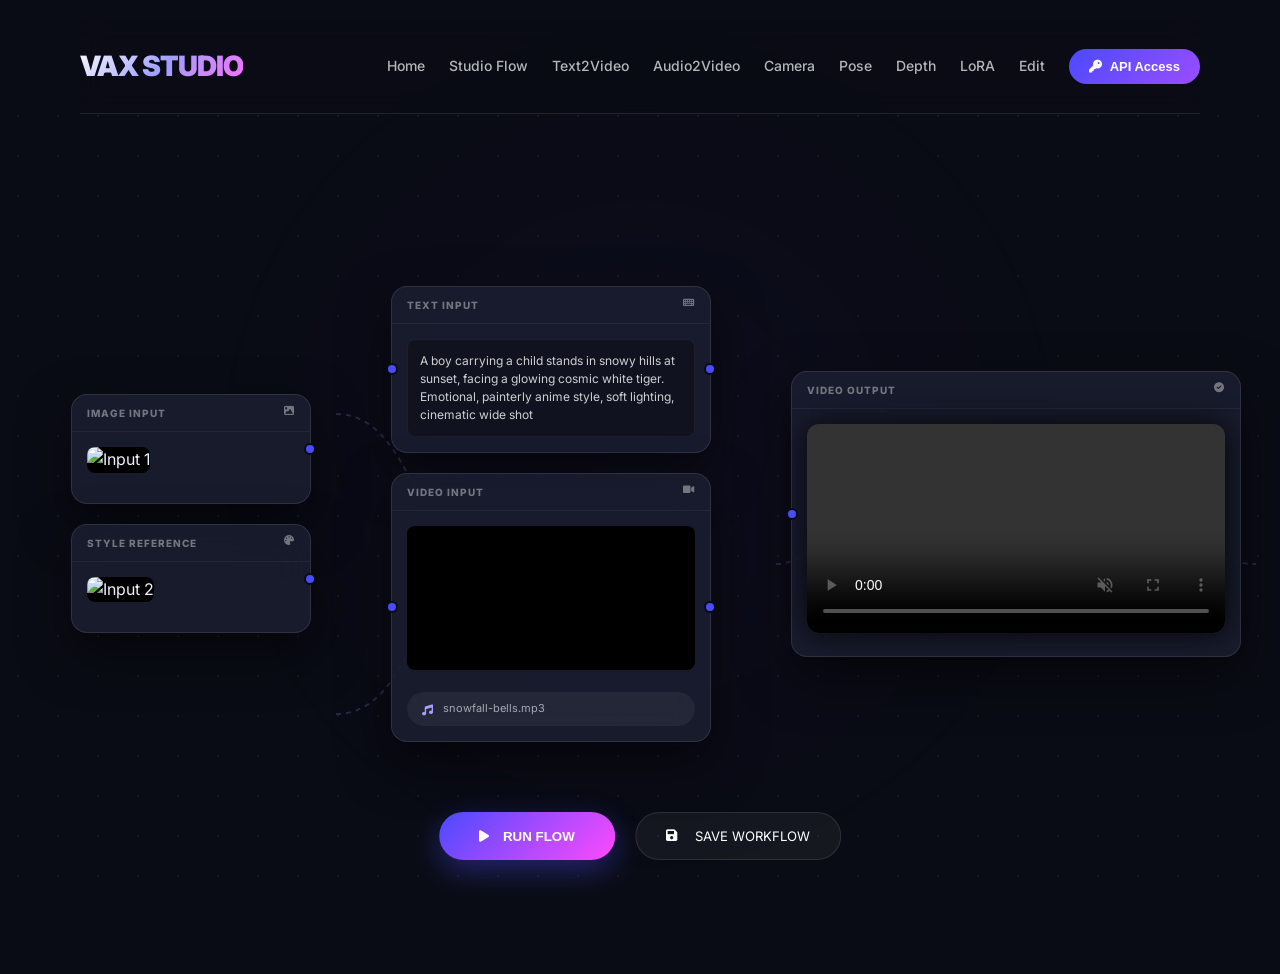
==== studio.html @ cec59d05 "Add files via upload" ====
<!DOCTYPE html>
<html lang="en">
<head>
    <meta charset="UTF-8">
    <meta name="viewport" content="width=device-width, initial-scale=1.0">
    <title>Studio Flow - VAX Studio</title>
    <link rel="preconnect" href="https://fonts.googleapis.com">
    <link rel="preconnect" href="https://fonts.gstatic.com" crossorigin>
    <link href="https://fonts.googleapis.com/css2?family=Inter:opsz,wght@14..32,300;14..32,400;14..32,500;14..32,600;14..32,700;14..32,800&display=swap" rel="stylesheet">
    <link rel="stylesheet" href="https://cdnjs.cloudflare.com/ajax/libs/font-awesome/6.0.0-beta3/css/all.min.css">
    <link rel="stylesheet" href="style.css">
    <style>
        body {
            overflow: hidden; /* Canvas style */
            background: #0A0C15;
        }

        .navbar {
            margin-bottom: 0 !important;
        }

        .studio-canvas {
            width: 100vw;
            height: calc(100vh - 100px);
            position: relative;
            background-image: 
                radial-gradient(circle at 2px 2px, rgba(255,255,255,0.05) 1px, transparent 0);
            background-size: 40px 40px;
            display: flex;
            align-items: center;
            justify-content: center;
            padding: 40px;
        }

        .node-container {
            display: flex;
            align-items: center;
            gap: 80px;
            position: relative;
            z-index: 2;
        }

        /* SVG Connections */
        .connections-svg {
            position: absolute;
            top: 0;
            left: 0;
            width: 100%;
            height: 100%;
            pointer-events: none;
            z-index: 1;
        }

        .connection-line {
            stroke: rgba(160, 160, 255, 0.2);
            stroke-width: 2;
            fill: none;
            stroke-dasharray: 5;
            animation: dash 20s linear infinite;
        }

        @keyframes dash {
            to { stroke-dashoffset: -1000; }
        }

        /* Node Cards */
        .node-card {
            background: rgba(30,35,55,0.7);
            backdrop-filter: blur(20px);
            border: 1px solid rgba(255,255,255,0.1);
            border-radius: 16px;
            width: 280px;
            box-shadow: 0 20px 50px rgba(0,0,0,0.5);
            transition: all 0.3s;
            position: relative;
        }

        .node-card:hover {
            transform: translateY(-5px);
            border-color: rgba(160, 160, 255, 0.4);
            box-shadow: 0 30px 60px rgba(74, 74, 255, 0.2);
        }

        .node-header {
            padding: 10px 15px;
            border-bottom: 1px solid rgba(255,255,255,0.05);
            font-size: 10px;
            font-weight: 800;
            text-transform: uppercase;
            letter-spacing: 1px;
            color: rgba(255,255,255,0.4);
            display: flex;
            justify-content: space-between;
        }

        .node-content {
            padding: 15px;
        }

        .node-image {
            width: 100%;
            aspect-ratio: 1;
            border-radius: 8px;
            object-fit: cover;
            background: #000;
            margin-bottom: 15px;
        }

        .node-video {
            width: 100%;
            border-radius: 8px;
            background: #000;
        }

        .node-prompt {
            background: rgba(0,0,0,0.3);
            border-radius: 8px;
            padding: 12px;
            font-size: 12px;
            line-height: 1.5;
            color: rgba(255,255,255,0.8);
            border: 1px solid rgba(255,255,255,0.05);
        }

        .audio-pill {
            display: flex;
            align-items: center;
            gap: 10px;
            background: rgba(255,255,255,0.05);
            border-radius: 30px;
            padding: 8px 15px;
            margin-top: 15px;
            font-size: 11px;
            color: rgba(255,255,255,0.6);
        }

        .audio-pill i {
            color: #A0A0FF;
        }

        /* Result Node */
        .node-result {
            width: 450px;
        }

        .node-result video {
            width: 100%;
            border-radius: 12px;
            box-shadow: 0 0 30px rgba(0,0,0,0.8);
        }

        /* Connectors */
        .connector {
            width: 12px;
            height: 12px;
            background: #4A4AFF;
            border: 2px solid #0A0C15;
            border-radius: 50%;
            position: absolute;
            transition: all 0.2s;
        }

        .connector-right { right: -6px; top: 50%; transform: translateY(-50%); }
        .connector-left { left: -6px; top: 50%; transform: translateY(-50%); }

        .node-card:hover .connector {
            transform: translateY(-50%) scale(1.5);
            box-shadow: 0 0 15px #4A4AFF;
        }

        /* Grouping Left Inputs */
        .input-group {
            display: flex;
            flex-direction: column;
            gap: 20px;
        }

        /* Controls */
        .flow-controls {
            position: fixed;
            bottom: 40px;
            left: 50%;
            transform: translateX(-50%);
            display: flex;
            gap: 20px;
            z-index: 100;
        }

        .btn-studio {
            background: linear-gradient(135deg, #4A4AFF, #FF4AFF);
            border: none;
            color: white;
            padding: 15px 40px;
            border-radius: 40px;
            font-weight: 700;
            box-shadow: 0 10px 30px rgba(74, 74, 255, 0.4);
            cursor: pointer;
            transition: all 0.3s;
        }

        .btn-studio:hover {
            transform: translateY(-3px) scale(1.05);
            box-shadow: 0 15px 40px rgba(74, 74, 255, 0.6);
        }

    </style>
</head>
<body>
    <div class="container">
        <nav class="navbar">
            <a href="index.html" class="logo">VAX STUDIO</a>
            <div class="nav-links">
                <a href="index.html">Home</a>
                <a href="studio.html">Studio Flow</a>
                <a href="text2video.html">Text2Video</a>
                <a href="audio2video.html">Audio2Video</a>
                <a href="camera.html">Camera</a>
                <a href="pose.html">Pose</a>
                <a href="depth.html">Depth</a>
                <a href="lora.html">LoRA</a>
                <a href="edit.html">Edit</a>
                <button class="btn-api" onclick="alert('🚀 API Access: Ready for integration!')">
                    <i class="fas fa-key"></i> API Access
                </button>
            </div>
        </nav>
    </div>

    <div class="studio-canvas">
        <!-- SVG Connections Layer -->
        <svg class="connections-svg">
            <!-- Left to Text -->
            <path d="M 320 300 C 400 300, 400 450, 480 450" class="connection-line" />
            <path d="M 320 600 C 400 600, 400 450, 480 450" class="connection-line" />
            <!-- Text to Video Input -->
            <path d="M 760 450 C 800 450, 800 400, 840 400" class="connection-line" />
            <!-- Video Input to Result -->
            <path d="M 1120 400 C 1180 400, 1180 450, 1240 450" class="connection-line" />
        </svg>

        <div class="node-container">
            <!-- Left Group: Images -->
            <div class="input-group">
                <div class="node-card" style="width: 240px;">
                    <div class="node-header"><span>IMAGE INPUT</span><i class="fas fa-image"></i></div>
                    <div class="node-content">
                        <img src="https://cdn.prod.website-files.com/68872d15af29880764eac4aa/698d9961de61fa88e052e9f9_01.avif" class="node-image" alt="Input 1">
                    </div>
                    <div class="connector connector-right"></div>
                </div>

                <div class="node-card" style="width: 240px;">
                    <div class="node-header"><span>STYLE REFERENCE</span><i class="fas fa-palette"></i></div>
                    <div class="node-content">
                        <img src="https://cdn.prod.website-files.com/68872d15af29880764eac4aa/698d996103498284a573d01e_02.avif" class="node-image" alt="Input 2">
                    </div>
                    <div class="connector connector-right"></div>
                </div>
            </div>

            <!-- Mid Group: Text & Video -->
            <div class="input-group">
                <div class="node-card" style="width: 320px;">
                    <div class="node-header"><span>TEXT INPUT</span><i class="fas fa-keyboard"></i></div>
                    <div class="node-content">
                        <div class="node-prompt">
                            A boy carrying a child stands in snowy hills at sunset, facing a glowing cosmic white tiger. Emotional, painterly anime style, soft lighting, cinematic wide shot
                        </div>
                    </div>
                    <div class="connector connector-left"></div>
                    <div class="connector connector-right"></div>
                </div>

                <div class="node-card" style="width: 320px;">
                    <div class="node-header"><span>VIDEO INPUT</span><i class="fas fa-video"></i></div>
                    <div class="node-content">
                        <video autoplay loop muted class="node-video">
                            <source src="https://videos.ltx.io/LTX-2/SEO-pages/master-page/video-input.webm" type="video/mp4">
                        </video>
                        <div class="audio-pill">
                            <i class="fas fa-music"></i>
                            <span>snowfall-bells.mp3</span>
                        </div>
                    </div>
                    <div class="connector connector-left"></div>
                    <div class="connector connector-right"></div>
                </div>
            </div>

            <!-- Result Node -->
            <div class="node-card node-result">
                <div class="node-header"><span>VIDEO OUTPUT</span><i class="fas fa-check-circle"></i></div>
                <div class="node-content">
                    <video autoplay loop muted controls>
                        <source src="https://videos.ltx.io/LTX-2/SEO-pages/master-page/video-result.webm" type="video/mp4">
                    </video>
                </div>
                <div class="connector connector-left"></div>
            </div>
        </div>
    </div>

    <div class="flow-controls">
        <button class="btn-studio" onclick="alert('Studio Processing Started!')">
            <i class="fas fa-play" style="margin-right: 10px;"></i> RUN FLOW
        </button>
        <button class="btn-refresh" style="background: rgba(255,255,255,0.05); padding: 15px 30px; border-radius: 40px; color: white; border: 1px solid rgba(255,255,255,0.1);">
            <i class="fas fa-save" style="margin-right: 10px;"></i> SAVE WORKFLOW
        </button>
    </div>

    <!-- Background Glow -->
    <div class="bg-glow bg-glow-1" style="width: 800px; height: 800px; top: 50%; left: 50%; transform: translate(-50%, -50%); opacity: 0.05;"></div>
</body>
</html>
---- style.css ----
/* ============================================
   style.css — AI Text-to-Video Generator
   Premium Dark UI · RTX 3050 4GB
   ============================================ */

/* ---------- Reset & Base ---------- */
*, *::before, *::after {
    box-sizing: border-box;
    margin: 0;
    padding: 0;
}

:root {
    --purple-400: #a78bfa;
    --purple-500: #8b5cf6;
    --purple-600: #7c3aed;
    --purple-700: #6d28d9;
    --indigo-500: #6366f1;
    --indigo-600: #4f46e5;
    --bg-base: #060610;
    --bg-card: #0e0e1a;
    --bg-card-hover: #13131f;
    --bg-input: #080814;
    --border: #1e1e32;
    --border-focus: #7c3aed;
    --text-primary: #f0f0ff;
    --text-secondary: #9090b0;
    --text-muted: #5a5a7a;
    --green: #34d399;
    --red: #f87171;
    --amber: #fbbf24;
}

html { scroll-behavior: smooth; }

body {
    font-family: 'Inter', system-ui, -apple-system, sans-serif;
    background-color: var(--bg-base);
    color: var(--text-primary);
    min-height: 100vh;
    padding: 20px 16px 60px;
    line-height: 1.6;
    overflow-x: hidden;
}

/* ---------- Background Glow ---------- */
.bg-glow {
    position: fixed;
    border-radius: 50%;
    filter: blur(120px);
    pointer-events: none;
    z-index: 0;
    opacity: 0.12;
}
.bg-glow-1 {
    width: 600px;
    height: 600px;
    background: radial-gradient(circle, #7c3aed, transparent 70%);
    top: -200px;
    left: -200px;
}
.bg-glow-2 {
    width: 500px;
    height: 500px;
    background: radial-gradient(circle, #4f46e5, transparent 70%);
    bottom: -150px;
    right: -150px;
}

/* ---------- Layout ---------- */
.container {
    max-width: 1200px;
    margin: 0 auto;
    padding: 0 40px;
    position: relative;
    z-index: 1;
}

/* ---------- Navbar ---------- */
.navbar {
    display: flex;
    justify-content: space-between;
    align-items: center;
    padding: 24px 0;
    margin-bottom: 40px;
    position: sticky;
    top: 0;
    backdrop-filter: blur(12px);
    -webkit-backdrop-filter: blur(12px);
    background: rgba(10, 12, 21, 0.6);
    z-index: 100;
    border-bottom: 1px solid rgba(255,255,255,0.1);
    animation: slideDown 0.8s ease;
}

@keyframes slideDown {
    from { transform: translateY(-100%); opacity: 0; }
    to { transform: translateY(0); opacity: 1; }
}

.logo {
    font-size: 28px;
    font-weight: 900;
    background: linear-gradient(135deg, #FFFFFF, #A0A0FF, #FF6BFF);
    -webkit-background-clip: text;
    -webkit-text-fill-color: transparent;
    letter-spacing: -1px;
    position: relative;
    animation: glowPulse 3s ease infinite;
    text-decoration: none;
}

@keyframes glowPulse {
    0%, 100% { filter: drop-shadow(0 0 15px rgba(160, 160, 255, 0.3)); }
    50% { filter: drop-shadow(0 0 30px rgba(160, 160, 255, 0.6)); }
}

.nav-links {
    display: flex;
    gap: 24px;
    align-items: center;
    flex-wrap: wrap;
}

.nav-links a {
    color: rgba(255,255,255,0.7);
    text-decoration: none;
    font-weight: 500;
    font-size: 14px;
    transition: all 0.3s;
    padding: 8px 0;
    position: relative;
    overflow: hidden;
}

.nav-links a::before {
    content: '';
    position: absolute;
    bottom: 0;
    left: -100%;
    width: 100%;
    height: 2px;
    background: linear-gradient(90deg, #4A4AFF, #FF4AFF);
    transition: left 0.3s ease;
}

.nav-links a:hover::before {
    left: 0;
}

.nav-links a:hover {
    color: white;
    transform: translateY(-2px);
}

.btn-api {
    background: linear-gradient(135deg, #4A4AFF, #9B4DFF);
    border: none;
    color: white;
    padding: 10px 20px;
    border-radius: 40px;
    font-weight: 600;
    font-size: 13px;
    cursor: pointer;
    transition: all 0.3s;
    display: flex;
    align-items: center;
    gap: 8px;
    position: relative;
    overflow: hidden;
    animation: buttonPulse 2s ease infinite;
}

@keyframes buttonPulse {
    0%, 100% { box-shadow: 0 0 15px rgba(74, 74, 255, 0.3); }
    50% { box-shadow: 0 0 30px rgba(74, 74, 255, 0.6); }
}

.btn-api:hover {
    transform: translateY(-2px) scale(1.05);
    box-shadow: 0 10px 30px rgba(90,90,255,0.4);
}


/* ---------- Header ---------- */
.header {
    text-align: center;
    padding: 48px 0 36px;
}

.header-badge {
    display: inline-flex;
    align-items: center;
    gap: 8px;
    background: rgba(124, 58, 237, 0.12);
    border: 1px solid rgba(124, 58, 237, 0.3);
    border-radius: 999px;
    padding: 6px 16px;
    font-size: 0.78rem;
    font-weight: 500;
    color: var(--purple-400);
    margin-bottom: 20px;
    letter-spacing: 0.03em;
}

.pulse-dot {
    width: 7px;
    height: 7px;
    border-radius: 50%;
    background: var(--green);
    animation: pulse-glow 2s infinite;
}
@keyframes pulse-glow {
    0%, 100% { opacity: 1; box-shadow: 0 0 0 0 rgba(52, 211, 153, 0.6); }
    50% { opacity: 0.8; box-shadow: 0 0 0 5px rgba(52, 211, 153, 0); }
}

.header-title {
    font-size: clamp(2rem, 5vw, 3rem);
    font-weight: 800;
    letter-spacing: -0.03em;
    line-height: 1.1;
    margin-bottom: 12px;
}

.gradient-text {
    background: linear-gradient(135deg, #a78bfa 0%, #6366f1 50%, #38bdf8 100%);
    -webkit-background-clip: text;
    -webkit-text-fill-color: transparent;
    background-clip: text;
}

.header-subtitle {
    color: var(--text-secondary);
    font-size: 0.95rem;
    margin-bottom: 24px;
    max-width: 520px;
    margin-left: auto;
    margin-right: auto;
}

/* ---------- Status Badge ---------- */
.status-badge {
    display: inline-flex;
    align-items: center;
    gap: 8px;
    padding: 8px 18px;
    border-radius: 999px;
    font-size: 0.82rem;
    font-weight: 500;
    transition: all 0.3s ease;
}

.status-checking {
    background: rgba(255, 255, 255, 0.05);
    border: 1px solid var(--border);
    color: var(--text-muted);
}
.status-online {
    background: rgba(52, 211, 153, 0.1);
    border: 1px solid rgba(52, 211, 153, 0.3);
    color: var(--green);
}
.status-offline {
    background: rgba(248, 113, 113, 0.1);
    border: 1px solid rgba(248, 113, 113, 0.3);
    color: var(--red);
}

/* ---------- GPU Info Bar ---------- */
.gpu-bar {
    background: rgba(124, 58, 237, 0.06);
    border: 1px solid rgba(124, 58, 237, 0.2);
    border-radius: 12px;
    padding: 14px 24px;
    display: flex;
    align-items: center;
    gap: 0;
    margin-bottom: 20px;
    flex-wrap: wrap;
}

.gpu-item {
    display: flex;
    flex-direction: column;
    gap: 2px;
    padding: 0 20px;
    flex: 1;
    min-width: 120px;
}
.gpu-item:first-child { padding-left: 0; }

.gpu-label {
    font-size: 0.7rem;
    font-weight: 600;
    text-transform: uppercase;
    letter-spacing: 0.08em;
    color: var(--text-muted);
}
.gpu-value {
    font-size: 0.9rem;
    font-weight: 600;
    color: var(--purple-400);
    font-family: 'JetBrains Mono', monospace;
}

.gpu-divider {
    width: 1px;
    height: 36px;
    background: var(--border);
    flex-shrink: 0;
}

/* ---------- Cards ---------- */
.card {
    background: var(--bg-card);
    border: 1px solid var(--border);
    border-radius: 20px;
    padding: 32px;
    margin-bottom: 20px;
    position: relative;
    overflow: hidden;
    transition: border-color 0.3s ease;
}
.card::before {
    content: '';
    position: absolute;
    inset: 0;
    border-radius: 20px;
    background: linear-gradient(135deg, rgba(124,58,237,0.04) 0%, transparent 60%);
    pointer-events: none;
}
.card:hover { border-color: rgba(124, 58, 237, 0.3); }

.card-header {
    display: flex;
    align-items: flex-start;
    gap: 16px;
    margin-bottom: 28px;
}
.card-icon {
    font-size: 1.6rem;
    line-height: 1;
    flex-shrink: 0;
}
.card-title {
    font-size: 1.05rem;
    font-weight: 700;
    color: var(--text-primary);
    margin-bottom: 4px;
}
.card-subtitle {
    font-size: 0.82rem;
    color: var(--text-secondary);
}

/* ---------- Form Elements ---------- */
.form-group { margin-bottom: 20px; }

.form-label {
    display: flex;
    align-items: center;
    gap: 8px;
    font-size: 0.83rem;
    font-weight: 600;
    color: var(--text-secondary);
    margin-bottom: 8px;
    letter-spacing: 0.02em;
}
.label-tag {
    font-size: 0.72rem;
    font-weight: 500;
    background: rgba(124, 58, 237, 0.15);
    color: var(--purple-400);
    padding: 2px 8px;
    border-radius: 999px;
}

.form-textarea,
.form-input,
.form-select {
    width: 100%;
    background: var(--bg-input);
    border: 1px solid var(--border);
    border-radius: 10px;
    color: var(--text-primary);
    padding: 12px 16px;
    font-size: 0.92rem;
    font-family: 'Inter', sans-serif;
    transition: border-color 0.2s ease, box-shadow 0.2s ease;
    appearance: none;
}
.form-textarea:focus,
.form-input:focus,
.form-select:focus {
    outline: none;
    border-color: var(--purple-600);
    box-shadow: 0 0 0 3px rgba(124, 58, 237, 0.15);
}
.form-textarea::placeholder,
.form-input::placeholder {
    color: var(--text-muted);
}
.form-textarea {
    resize: vertical;
    min-height: 90px;
}
.form-select {
    cursor: pointer;
    background-image: url("data:image/svg+xml,%3Csvg xmlns='http://www.w3.org/2000/svg' width='14' height='14' viewBox='0 0 24 24' fill='none' stroke='%239090b0' stroke-width='2' stroke-linecap='round' stroke-linejoin='round'%3E%3Cpolyline points='6 9 12 15 18 9'%3E%3C/polyline%3E%3C/svg%3E");
    background-repeat: no-repeat;
    background-position: right 14px center;
    padding-right: 40px;
}

.char-counter {
    font-size: 0.73rem;
    color: var(--text-muted);
    text-align: right;
    margin-top: 5px;
}
.char-counter.near-limit { color: var(--amber); }

/* ---------- Settings Grid ---------- */
.settings-grid {
    display: grid;
    grid-template-columns: 1fr 1fr;
    gap: 20px;
    margin-bottom: 24px;
}

.range-group {}

.form-range {
    width: 100%;
    height: 4px;
    appearance: none;
    background: var(--border);
    border-radius: 999px;
    cursor: pointer;
    margin: 10px 0 6px;
    border: none;
    padding: 0;
}
.form-range::-webkit-slider-thumb {
    appearance: none;
    width: 18px;
    height: 18px;
    border-radius: 50%;
    background: var(--purple-500);
    cursor: pointer;
    box-shadow: 0 0 0 3px rgba(139, 92, 246, 0.3);
    transition: box-shadow 0.2s;
}
.form-range::-webkit-slider-thumb:hover {
    box-shadow: 0 0 0 6px rgba(139, 92, 246, 0.25);
}
.form-range::-webkit-slider-runnable-track {
    background: linear-gradient(to right, var(--purple-600) 0%, var(--border) 0%);
    height: 4px;
    border-radius: 999px;
}

.range-value {
    font-size: 1rem;
    font-weight: 700;
    color: var(--purple-400);
    font-family: 'JetBrains Mono', monospace;
    background: rgba(124, 58, 237, 0.15);
    padding: 2px 10px;
    border-radius: 6px;
}

.range-hint {
    font-size: 0.75rem;
    color: var(--text-muted);
}
.range-hint strong { color: var(--purple-400); }

/* ---------- VRAM Warning ---------- */
.vram-warning {
    display: flex;
    align-items: flex-start;
    gap: 14px;
    background: rgba(251, 191, 36, 0.06);
    border: 1px solid rgba(251, 191, 36, 0.2);
    border-radius: 12px;
    padding: 16px 18px;
    margin-bottom: 24px;
}
.warning-icon { font-size: 1.2rem; flex-shrink: 0; }
.warning-content strong {
    display: block;
    font-size: 0.88rem;
    color: var(--amber);
    margin-bottom: 4px;
}
.warning-content p {
    font-size: 0.8rem;
    color: rgba(251, 191, 36, 0.7);
}

/* ---------- Buttons ---------- */
.btn-generate {
    width: 100%;
    padding: 16px 24px;
    background: linear-gradient(135deg, var(--purple-600), var(--indigo-600));
    border: none;
    border-radius: 12px;
    color: #fff;
    font-size: 1rem;
    font-weight: 700;
    font-family: 'Inter', sans-serif;
    cursor: pointer;
    display: flex;
    align-items: center;
    justify-content: center;
    gap: 10px;
    transition: all 0.2s ease;
    box-shadow: 0 4px 24px rgba(124, 58, 237, 0.35);
    letter-spacing: 0.01em;
}
.btn-generate:hover {
    transform: translateY(-1px);
    box-shadow: 0 6px 32px rgba(124, 58, 237, 0.5);
    background: linear-gradient(135deg, var(--purple-500), var(--indigo-500));
}
.btn-generate:active { transform: scale(0.98); }
.btn-generate:disabled {
    opacity: 0.5;
    cursor: not-allowed;
    transform: none;
    box-shadow: none;
}
.btn-icon { font-size: 1.1rem; }

.btn-download, .btn-secondary {
    display: inline-flex;
    align-items: center;
    gap: 8px;
    padding: 12px 22px;
    border-radius: 10px;
    font-size: 0.9rem;
    font-weight: 600;
    font-family: 'Inter', sans-serif;
    cursor: pointer;
    text-decoration: none;
    transition: all 0.2s ease;
}
.btn-download {
    background: linear-gradient(135deg, var(--purple-600), var(--indigo-600));
    color: white;
    border: none;
    box-shadow: 0 2px 12px rgba(124, 58, 237, 0.4);
}
.btn-download:hover {
    box-shadow: 0 4px 20px rgba(124, 58, 237, 0.5);
    transform: translateY(-1px);
}
.btn-secondary {
    background: transparent;
    border: 1px solid var(--border);
    color: var(--text-secondary);
}
.btn-secondary:hover {
    border-color: var(--purple-600);
    color: var(--text-primary);
    background: rgba(124, 58, 237, 0.08);
}

.btn-refresh {
    display: inline-flex;
    align-items: center;
    gap: 8px;
    padding: 8px 16px;
    background: transparent;
    border: 1px solid var(--border);
    border-radius: 8px;
    color: var(--text-secondary);
    font-size: 0.82rem;
    font-family: 'Inter', sans-serif;
    cursor: pointer;
    transition: all 0.2s;
    flex-shrink: 0;
}
.btn-refresh:hover {
    border-color: var(--purple-600);
    color: var(--purple-400);
}

/* ---------- Progress Card ---------- */
.progress-card { border-color: rgba(124, 58, 237, 0.3); }

.progress-header {
    display: flex;
    align-items: center;
    gap: 16px;
    margin-bottom: 20px;
}

.spinner {
    width: 36px;
    height: 36px;
    border: 3px solid rgba(124, 58, 237, 0.2);
    border-top-color: var(--purple-500);
    border-radius: 50%;
    animation: spin 0.8s linear infinite;
    flex-shrink: 0;
}
@keyframes spin { to { transform: rotate(360deg); } }

.progress-bar-container { margin-bottom: 16px; }
.progress-bar {
    background: rgba(255, 255, 255, 0.05);
    border-radius: 999px;
    height: 6px;
    overflow: hidden;
}
.progress-fill {
    height: 100%;
    background: linear-gradient(90deg, var(--purple-600), var(--indigo-500), var(--purple-400));
    background-size: 200% 100%;
    border-radius: 999px;
    animation: progress-shimmer 1.5s ease-in-out infinite;
    width: 100%;
}
@keyframes progress-shimmer {
    0% { background-position: 200% center; }
    100% { background-position: -200% center; }
}

.progress-meta {
    display: flex;
    align-items: center;
    justify-content: space-between;
    font-size: 0.8rem;
    color: var(--text-muted);
}
.elapsed {
    font-family: 'JetBrains Mono', monospace;
    color: var(--purple-400);
}

/* ---------- Code Tags ---------- */
.code-tag {
    font-family: 'JetBrains Mono', monospace;
    font-size: 0.82rem;
    background: rgba(124, 58, 237, 0.12);
    color: var(--purple-400);
    padding: 2px 8px;
    border-radius: 5px;
    border: 1px solid rgba(124, 58, 237, 0.2);
}

/* ---------- Result Card ---------- */
.result-card { border-color: rgba(52, 211, 153, 0.3); }

.result-header {
    display: flex;
    align-items: center;
    gap: 16px;
    margin-bottom: 20px;
}
.success-icon { font-size: 1.8rem; }

.video-wrapper {
    border-radius: 12px;
    overflow: hidden;
    background: #000;
    margin-bottom: 20px;
    border: 1px solid var(--border);
}
.result-video {
    width: 100%;
    display: block;
}

.result-meta {
    display: flex;
    flex-wrap: wrap;
    gap: 20px;
    margin-bottom: 20px;
    padding: 16px;
    background: rgba(255, 255, 255, 0.02);
    border-radius: 10px;
    border: 1px solid var(--border);
}
.meta-item {
    display: flex;
    flex-direction: column;
    gap: 3px;
}
.meta-label {
    font-size: 0.7rem;
    font-weight: 600;
    text-transform: uppercase;
    letter-spacing: 0.06em;
    color: var(--text-muted);
}
.meta-value {
    font-size: 0.88rem;
    color: var(--text-primary);
    font-family: 'JetBrains Mono', monospace;
}

.result-actions {
    display: flex;
    gap: 12px;
    flex-wrap: wrap;
}

/* ---------- Error Card ---------- */
.error-card { border-color: rgba(248, 113, 113, 0.3); }
.error-header {
    display: flex;
    align-items: center;
    gap: 16px;
    margin-bottom: 20px;
}
.error-icon { font-size: 1.8rem; }

.error-message {
    background: rgba(248, 113, 113, 0.06);
    border: 1px solid rgba(248, 113, 113, 0.2);
    border-radius: 10px;
    padding: 14px 16px;
    margin-bottom: 16px;
}
.error-label {
    font-size: 0.73rem;
    font-weight: 600;
    color: rgba(248, 113, 113, 0.7);
    text-transform: uppercase;
    letter-spacing: 0.06em;
    margin-bottom: 6px;
}
.error-text {
    font-size: 0.88rem;
    color: var(--red);
    font-family: 'JetBrains Mono', monospace;
    word-break: break-word;
}

.error-tips {
    font-size: 0.82rem;
    color: var(--text-secondary);
    margin-bottom: 20px;
}
.error-tips strong { color: var(--text-primary); }
.error-tips ul {
    margin-top: 6px;
    padding-left: 20px;
    display: flex;
    flex-direction: column;
    gap: 4px;
}

/* ---------- Gallery ---------- */
.gallery-card {}

.gallery-header {
    display: flex;
    align-items: flex-start;
    justify-content: space-between;
    margin-bottom: 20px;
    gap: 12px;
}

.gallery {
    display: grid;
    grid-template-columns: repeat(auto-fill, minmax(220px, 1fr));
    gap: 14px;
}

.gallery-empty {
    grid-column: 1 / -1;
    text-align: center;
    padding: 40px 20px;
    color: var(--text-muted);
    font-size: 0.88rem;
}
.empty-icon { font-size: 2.5rem; margin-bottom: 10px; }

.gallery-item {
    border-radius: 12px;
    overflow: hidden;
    background: var(--bg-input);
    border: 1px solid var(--border);
    transition: all 0.2s ease;
    cursor: pointer;
}
.gallery-item:hover {
    border-color: rgba(124, 58, 237, 0.4);
    transform: translateY(-2px);
    box-shadow: 0 8px 24px rgba(0, 0, 0, 0.3);
}
.gallery-item video {
    width: 100%;
    display: block;
    max-height: 150px;
    object-fit: contain;
    background: #000;
}
.gallery-meta {
    padding: 8px 10px;
    display: flex;
    align-items: center;
    justify-content: space-between;
}
.gallery-filename {
    font-size: 0.72rem;
    color: var(--text-muted);
    white-space: nowrap;
    overflow: hidden;
    text-overflow: ellipsis;
    max-width: 130px;
}
.gallery-size {
    font-size: 0.72rem;
    color: var(--purple-400);
    font-family: 'JetBrains Mono', monospace;
    flex-shrink: 0;
}
.gallery-delete {
    display: block;
    width: 100%;
    padding: 6px;
    background: transparent;
    border: none;
    border-top: 1px solid var(--border);
    color: rgba(248, 113, 113, 0.5);
    font-size: 0.73rem;
    cursor: pointer;
    font-family: 'Inter', sans-serif;
    transition: all 0.2s;
}
.gallery-delete:hover {
    background: rgba(248, 113, 113, 0.08);
    color: var(--red);
}

/* ---------- Model Control ---------- */
.model-card { border-style: dashed; }

.model-actions {
    display: flex;
    gap: 12px;
    flex-wrap: wrap;
    margin: 16px 0;
}

.btn-model {
    padding: 10px 20px;
    background: transparent;
    border: 1px solid var(--border);
    border-radius: 10px;
    color: var(--text-secondary);
    font-size: 0.85rem;
    font-family: 'Inter', sans-serif;
    cursor: pointer;
    transition: all 0.2s;
}
.btn-model:hover {
    border-color: var(--purple-600);
    color: var(--purple-400);
    background: rgba(124, 58, 237, 0.06);
}
.btn-model-danger:hover {
    border-color: var(--red);
    color: var(--red);
    background: rgba(248, 113, 113, 0.06);
}

.hint-text {
    font-size: 0.78rem;
    color: var(--text-muted);
}

/* ---------- Footer ---------- */
.footer {
    text-align: center;
    padding: 40px 0 20px;
    color: var(--text-muted);
    font-size: 0.8rem;
}
.footer-sub {
    margin-top: 4px;
    font-size: 0.75rem;
}
.footer a {
    color: var(--purple-400);
    text-decoration: none;
}
.footer a:hover { text-decoration: underline; }

/* ---------- Toast Notifications ---------- */
.toast-container {
    position: fixed;
    bottom: 24px;
    right: 24px;
    display: flex;
    flex-direction: column;
    gap: 10px;
    z-index: 999;
    pointer-events: none;
}

.toast {
    background: rgba(14, 14, 26, 0.95);
    border: 1px solid var(--border);
    padding: 12px 20px;
    border-radius: 10px;
    color: white;
    font-size: 0.9rem;
    box-shadow: 0 10px 30px rgba(0,0,0,0.5);
    backdrop-filter: blur(10px);
    animation: toast-in 0.3s ease;
    pointer-events: auto;
}

@keyframes toast-in {
    from { transform: translateX(50px); opacity: 0; }
    to { transform: translateX(0); opacity: 1; }
}

.toast-success { border-left: 4px solid var(--green); }
.toast-error { border-left: 4px solid var(--red); }
.toast-info { border-left: 4px solid var(--purple-500); }

/* ---------- Extra Utilities ---------- */
.input-label {
    color: var(--purple-400);
    font-size: 0.8rem;
    font-weight: 700;
    margin-bottom: 8px;
    text-transform: uppercase;
    letter-spacing: 0.05em;
    display: flex;
    align-items: center;
    gap: 8px;
}

/* ---------- Scrollbar ---------- */
::-webkit-scrollbar { width: 6px; }
::-webkit-scrollbar-track { background: transparent; }
::-webkit-scrollbar-thumb {
    background: var(--border);
    border-radius: 999px;
}
::-webkit-scrollbar-thumb:hover { background: rgba(124, 58, 237, 0.4); }

/* ---------- Responsive ---------- */
@media (max-width: 640px) {
    body { padding: 12px 12px 48px; }
    .header { padding: 32px 0 24px; }
    .card { padding: 22px 18px; }
    .settings-grid { grid-template-columns: 1fr; }
    .gpu-bar { gap: 8px; padding: 12px 16px; }
    .gpu-item { padding: 0 10px; min-width: 90px; }
    .gpu-divider { display: none; }
    .result-actions { flex-direction: column; }
    .model-actions { flex-direction: column; }
}
/* ---------- Feature Hero ---------- */
.feature-hero {
    display: flex;
    align-items: center;
    justify-content: space-between;
    gap: 60px;
    padding: 60px 0;
    margin-bottom: 60px;
    animation: fadeInUp 0.8s ease;
}

.hero-text {
    flex: 1;
}

.hero-text h1 {
    font-size: 56px;
    font-weight: 800;
    margin-bottom: 24px;
    background: linear-gradient(135deg, #fff, #a0a0ff);
    -webkit-background-clip: text;
    -webkit-text-fill-color: transparent;
    line-height: 1.1;
}

.hero-text p {
    font-size: 18px;
    color: rgba(255, 255, 255, 0.6);
    line-height: 1.6;
    margin-bottom: 32px;
    max-width: 450px;
}

.btn-explore {
    padding: 12px 36px;
    border: 1px solid rgba(255, 255, 255, 0.4);
    border-radius: 30px;
    background: transparent;
    color: white;
    font-weight: 600;
    cursor: pointer;
    transition: all 0.3s;
}

.btn-explore:hover {
    background: white;
    color: black;
    transform: translateY(-2px);
}

.hero-visual {
    flex: 1.2;
    position: relative;
}

.hero-video-wrapper {
    width: 100%;
    border-radius: 20px;
    overflow: hidden;
    box-shadow: 0 40px 80px rgba(0,0,0,0.6);
    background: #000;
}

.hero-video-wrapper video {
    width: 100%;
    display: block;
}

.floating-prompt-card {
    position: absolute;
    top: 50%;
    left: -40px;
    transform: translateY(-50%);
    width: 260px;
    background: rgba(45, 45, 80, 0.4);
    backdrop-filter: blur(25px);
    border: 1px solid rgba(255, 255, 255, 0.1);
    border-radius: 12px;
    padding: 16px;
    box-shadow: 0 20px 50px rgba(0,0,0,0.5);
    animation: floatCard 6s ease-in-out infinite;
    z-index: 10;
}

.prompt-badge {
    font-size: 10px;
    font-weight: 800;
    text-transform: uppercase;
    color: rgba(255, 255, 255, 0.4);
    margin-bottom: 8px;
    display: block;
    letter-spacing: 1px;
}

.prompt-content {
    font-size: 13px;
    color: rgba(255, 255, 255, 0.9);
    line-height: 1.5;
}

@keyframes floatCard {
    0%, 100% { transform: translateY(-50%) translateX(0); }
    50% { transform: translateY(-60%) translateX(10px); }
}

@media (max-width: 968px) {
    .feature-hero { flex-direction: column; text-align: center; gap: 40px; padding: 40px 0; }
    .hero-text p { margin-left: auto; margin-right: auto; }
    .floating-prompt-card { position: relative; left: 0; transform: none; margin: -40px auto 0; width: 90%; }
    .hero-text h1 { font-size: 40px; }
}

@keyframes fadeInUp {
    from { opacity: 0; transform: translateY(30px); }
    to { opacity: 1; transform: translateY(0); }
}

/* ---------- Retake Grid ---------- */
.retake-grid {
    display: grid;
    grid-template-columns: repeat(2, 1fr);
    gap: 20px;
    margin-top: 20px;
}

.retake-item {
    position: relative;
    border-radius: 16px;
    overflow: hidden;
    aspect-ratio: 16/9;
    box-shadow: 0 10px 30px rgba(0,0,0,0.5);
    border: 1px solid rgba(255,255,255,0.05);
    transition: transform 0.3s;
    background: #000;
}

.retake-item:hover {
    transform: translateY(-5px);
    border-color: rgba(160, 160, 255, 0.3);
}

.retake-item video {
    width: 100%;
    height: 100%;
    object-fit: cover;
    display: block;
}

.retake-pause {
    position: absolute;
    bottom: 12px;
    right: 12px;
    width: 36px;
    height: 36px;
    background: rgba(10, 12, 21, 0.8);
    backdrop-filter: blur(8px);
    border: 1px solid rgba(255,255,255,0.1);
    border-radius: 8px;
    color: white;
    display: flex;
    align-items: center;
    justify-content: center;
    font-size: 14px;
    cursor: pointer;
    transition: all 0.2s;
    z-index: 5;
}

.retake-pause:hover {
    background: #4A4AFF;
    border-color: #4A4AFF;
}

@media (max-width: 768px) {
    .retake-grid { grid-template-columns: 1fr; }
}

/* ---------- Spotlight Section ---------- */
.spotlight-featured {
    background: radial-gradient(circle at top left, rgba(74, 74, 255, 0.05), transparent),
                rgba(255, 255, 255, 0.02) !important;
    border: 1px solid rgba(255, 255, 255, 0.05);
    border-radius: 32px;
    padding: 40px 50px;
    margin-top: 60px;
    position: relative;
    overflow: hidden;
    gap: 40px;
}

.spotlight-featured .hero-text {
    flex: 0.8;
}

.spotlight-featured .hero-visual {
    flex: 1;
}

.spotlight-featured h2 {
    font-size: 32px !important;
    margin-bottom: 16px !important;
}

.spotlight-featured p {
    font-size: 15px !important;
    max-width: 420px !important;
    line-height: 1.5 !important;
}

.spotlight-bg-glow {
    position: absolute;
    top: -50px;
    left: -50px;
    width: 250px;
    height: 250px;
    background: radial-gradient(circle, rgba(74, 74, 255, 0.08), transparent);
    filter: blur(60px);
    pointer-events: none;
}

.featured-badge {
    display: inline-flex;
    align-items: center;
    gap: 10px;
    background: rgba(160, 160, 255, 0.1);
    color: #A0A0FF;
    padding: 6px 14px;
    border-radius: 20px;
    font-size: 10px;
    font-weight: 800;
    letter-spacing: 1.5px;
    margin-bottom: 20px;
    border: 1px solid rgba(160, 160, 255, 0.2);
}
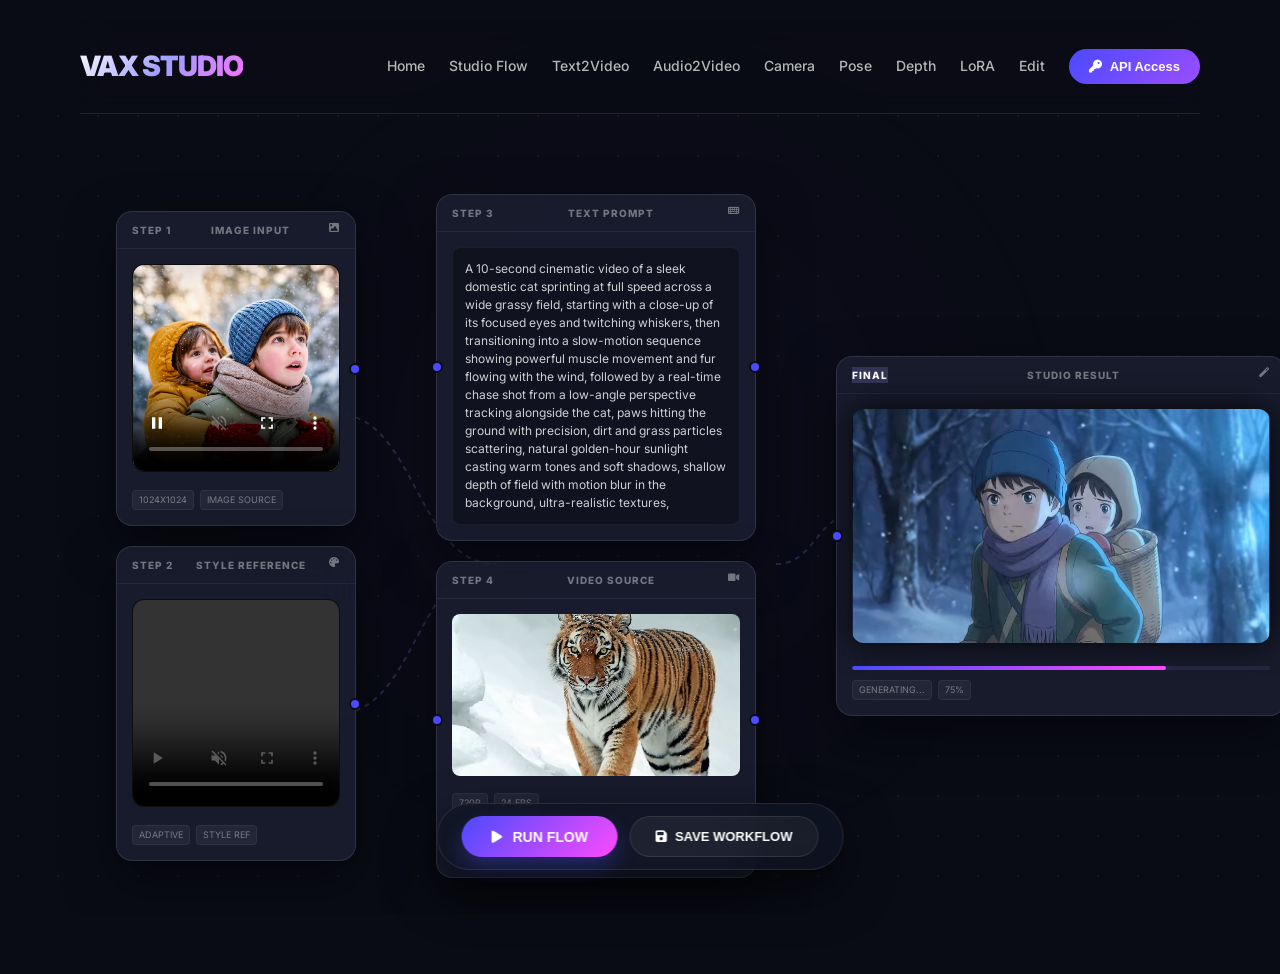
==== commit e77a66d3: "Update studio.html" ====
--- a/studio.html
+++ b/studio.html
@@ -1,17 +1,21 @@
 <!DOCTYPE html>
 <html lang="en">
+
 <head>
     <meta charset="UTF-8">
     <meta name="viewport" content="width=device-width, initial-scale=1.0">
     <title>Studio Flow - VAX Studio</title>
     <link rel="preconnect" href="https://fonts.googleapis.com">
     <link rel="preconnect" href="https://fonts.gstatic.com" crossorigin>
-    <link href="https://fonts.googleapis.com/css2?family=Inter:opsz,wght@14..32,300;14..32,400;14..32,500;14..32,600;14..32,700;14..32,800&display=swap" rel="stylesheet">
+    <link
+        href="https://fonts.googleapis.com/css2?family=Inter:opsz,wght@14..32,300;14..32,400;14..32,500;14..32,600;14..32,700;14..32,800&display=swap"
+        rel="stylesheet">
     <link rel="stylesheet" href="https://cdnjs.cloudflare.com/ajax/libs/font-awesome/6.0.0-beta3/css/all.min.css">
     <link rel="stylesheet" href="style.css">
     <style>
         body {
-            overflow: hidden; /* Canvas style */
+            overflow: hidden;
+            /* Canvas style */
             background: #0A0C15;
         }
 
@@ -23,13 +27,39 @@
             width: 100vw;
             height: calc(100vh - 100px);
             position: relative;
-            background-image: 
-                radial-gradient(circle at 2px 2px, rgba(255,255,255,0.05) 1px, transparent 0);
+            background-image:
+                radial-gradient(circle at 2px 2px, rgba(255, 255, 255, 0.05) 1px, transparent 0);
             background-size: 40px 40px;
             display: flex;
-            align-items: center;
-            justify-content: center;
-            padding: 40px;
+            align-items: flex-start; /* Start from top to allow vertical scroll */
+            justify-content: flex-start;
+            padding: 80px 100px; /* More top padding for nodes */
+            overflow: auto; /* Enable both X and Y */
+            scroll-behavior: smooth;
+        }
+
+        /* Custom Premium Scrollbar */
+        .studio-canvas::-webkit-scrollbar {
+            width: 6px;
+            height: 6px;
+        }
+        .studio-canvas::-webkit-scrollbar-track {
+            background: rgba(255, 255, 255, 0.02);
+            border-radius: 10px;
+        }
+        .studio-canvas::-webkit-scrollbar-thumb {
+            background: linear-gradient(135deg, #4A4AFF, #FF4AFF);
+            border-radius: 10px;
+        }
+
+        .studio-canvas::-webkit-scrollbar-track {
+            background: rgba(255, 255, 255, 0.02);
+            border-radius: 10px;
+        }
+
+        .studio-canvas::-webkit-scrollbar-thumb {
+            background: linear-gradient(90deg, #4A4AFF, #FF4AFF);
+            border-radius: 10px;
         }
 
         .node-container {
@@ -38,6 +68,8 @@
             gap: 80px;
             position: relative;
             z-index: 2;
+            min-width: max-content;
+            padding-right: 100px;
         }
 
         /* SVG Connections */
@@ -60,17 +92,19 @@
         }
 
         @keyframes dash {
-            to { stroke-dashoffset: -1000; }
+            to {
+                stroke-dashoffset: -1000;
+            }
         }
 
         /* Node Cards */
         .node-card {
-            background: rgba(30,35,55,0.7);
+            background: rgba(30, 35, 55, 0.7);
             backdrop-filter: blur(20px);
-            border: 1px solid rgba(255,255,255,0.1);
+            border: 1px solid rgba(255, 255, 255, 0.1);
             border-radius: 16px;
             width: 280px;
-            box-shadow: 0 20px 50px rgba(0,0,0,0.5);
+            box-shadow: 0 20px 50px rgba(0, 0, 0, 0.5);
             transition: all 0.3s;
             position: relative;
         }
@@ -83,12 +117,12 @@
 
         .node-header {
             padding: 10px 15px;
-            border-bottom: 1px solid rgba(255,255,255,0.05);
+            border-bottom: 1px solid rgba(255, 255, 255, 0.05);
             font-size: 10px;
             font-weight: 800;
             text-transform: uppercase;
             letter-spacing: 1px;
-            color: rgba(255,255,255,0.4);
+            color: rgba(255, 255, 255, 0.4);
             display: flex;
             justify-content: space-between;
         }
@@ -100,10 +134,10 @@
         .node-image {
             width: 100%;
             aspect-ratio: 1;
-            border-radius: 8px;
+            border-radius: 12px;
             object-fit: cover;
             background: #000;
-            margin-bottom: 15px;
+            border: 1px solid rgba(255, 255, 255, 0.05);
         }
 
         .node-video {
@@ -113,25 +147,25 @@
         }
 
         .node-prompt {
-            background: rgba(0,0,0,0.3);
+            background: rgba(0, 0, 0, 0.3);
             border-radius: 8px;
             padding: 12px;
             font-size: 12px;
             line-height: 1.5;
-            color: rgba(255,255,255,0.8);
-            border: 1px solid rgba(255,255,255,0.05);
+            color: rgba(255, 255, 255, 0.8);
+            border: 1px solid rgba(255, 255, 255, 0.05);
         }
 
         .audio-pill {
             display: flex;
             align-items: center;
             gap: 10px;
-            background: rgba(255,255,255,0.05);
+            background: rgba(255, 255, 255, 0.05);
             border-radius: 30px;
             padding: 8px 15px;
             margin-top: 15px;
             font-size: 11px;
-            color: rgba(255,255,255,0.6);
+            color: rgba(255, 255, 255, 0.6);
         }
 
         .audio-pill i {
@@ -146,7 +180,7 @@
         .node-result video {
             width: 100%;
             border-radius: 12px;
-            box-shadow: 0 0 30px rgba(0,0,0,0.8);
+            box-shadow: 0 0 30px rgba(0, 0, 0, 0.8);
         }
 
         /* Connectors */
@@ -160,8 +194,17 @@
             transition: all 0.2s;
         }
 
-        .connector-right { right: -6px; top: 50%; transform: translateY(-50%); }
-        .connector-left { left: -6px; top: 50%; transform: translateY(-50%); }
+        .connector-right {
+            right: -6px;
+            top: 50%;
+            transform: translateY(-50%);
+        }
+
+        .connector-left {
+            left: -6px;
+            top: 50%;
+            transform: translateY(-50%);
+        }
 
         .node-card:hover .connector {
             transform: translateY(-50%) scale(1.5);
@@ -175,36 +218,102 @@
             gap: 20px;
         }
 
-        /* Controls */
+        /* Controls Toolbar */
         .flow-controls {
             position: fixed;
-            bottom: 40px;
+            bottom: 30px;
             left: 50%;
             transform: translateX(-50%);
             display: flex;
-            gap: 20px;
-            z-index: 100;
+            gap: 12px;
+            background: rgba(15, 20, 35, 0.8);
+            backdrop-filter: blur(20px);
+            padding: 12px 24px;
+            border-radius: 50px;
+            border: 1px solid rgba(255, 255, 255, 0.1);
+            box-shadow: 0 20px 50px rgba(0,0,0,0.6);
+            z-index: 1000;
         }
 
         .btn-studio {
             background: linear-gradient(135deg, #4A4AFF, #FF4AFF);
             border: none;
             color: white;
-            padding: 15px 40px;
-            border-radius: 40px;
+            padding: 12px 30px;
+            border-radius: 30px;
             font-weight: 700;
-            box-shadow: 0 10px 30px rgba(74, 74, 255, 0.4);
+            font-size: 14px;
+            box-shadow: 0 10px 20px rgba(74, 74, 255, 0.3);
             cursor: pointer;
             transition: all 0.3s;
+            display: flex;
+            align-items: center;
+            gap: 10px;
         }
 
         .btn-studio:hover {
-            transform: translateY(-3px) scale(1.05);
-            box-shadow: 0 15px 40px rgba(74, 74, 255, 0.6);
-        }
-
+            transform: translateY(-2px);
+            box-shadow: 0 15px 30px rgba(74, 74, 255, 0.5);
+        }
+
+        .btn-save-workflow {
+            background: rgba(255, 255, 255, 0.05);
+            border: 1px solid rgba(255, 255, 255, 0.1);
+            color: white;
+            padding: 12px 25px;
+            border-radius: 30px;
+            font-weight: 600;
+            font-size: 13px;
+            cursor: pointer;
+            transition: all 0.3s;
+            display: flex;
+            align-items: center;
+            gap: 8px;
+        }
+
+        .btn-save-workflow:hover {
+            background: rgba(255, 255, 255, 0.1);
+            border-color: rgba(255, 255, 255, 0.2);
+        }
+        /* Node Meta Tags */
+        .node-meta {
+            display: flex;
+            gap: 6px;
+            margin-top: 10px;
+        }
+
+        .meta-tag {
+            background: rgba(255, 255, 255, 0.05);
+            padding: 2px 6px;
+            border-radius: 4px;
+            font-size: 9px;
+            color: rgba(255, 255, 255, 0.4);
+            border: 1px solid rgba(255, 255, 255, 0.05);
+            text-transform: uppercase;
+        }
+
+        .node-status-bar {
+            height: 4px;
+            background: rgba(160,160,255,0.1);
+            border-radius: 2px;
+            margin-top: 15px;
+            position: relative;
+            overflow: hidden;
+        }
+
+        .node-status-fill {
+            position: absolute;
+            left: 0;
+            top: 0;
+            height: 100%;
+            width: 75%;
+            background: linear-gradient(90deg, #4A4AFF, #FF4AFF);
+            box-shadow: 0 0 10px rgba(74, 74, 255, 0.5);
+            border-radius: 2px;
+        }
     </style>
 </head>
+
 <body>
     <div class="container">
         <nav class="navbar">
@@ -238,21 +347,43 @@
             <path d="M 1120 400 C 1180 400, 1180 450, 1240 450" class="connection-line" />
         </svg>
 
+
+
         <div class="node-container">
             <!-- Left Group: Images -->
             <div class="input-group">
                 <div class="node-card" style="width: 240px;">
-                    <div class="node-header"><span>IMAGE INPUT</span><i class="fas fa-image"></i></div>
+                    <div class="node-header">
+                        <span class="node-step">STEP 1</span>
+                        <span>IMAGE INPUT</span>
+                        <i class="fas fa-image"></i>
+                    </div>
                     <div class="node-content">
-                        <img src="https://cdn.prod.website-files.com/68872d15af29880764eac4aa/698d9961de61fa88e052e9f9_01.avif" class="node-image" alt="Input 1">
+                        <video autoplay loop muted controls class="node-image">
+                            <source src="workflow_step1.mp4" type="video/mp4">
+                        </video>
+                        <div class="node-meta">
+                            <span class="meta-tag">1024x1024</span>
+                            <span class="meta-tag">IMAGE SOURCE</span>
+                        </div>
                     </div>
                     <div class="connector connector-right"></div>
                 </div>
 
                 <div class="node-card" style="width: 240px;">
-                    <div class="node-header"><span>STYLE REFERENCE</span><i class="fas fa-palette"></i></div>
+                    <div class="node-header">
+                        <span class="node-step">STEP 2</span>
+                        <span>STYLE REFERENCE</span>
+                        <i class="fas fa-palette"></i>
+                    </div>
                     <div class="node-content">
-                        <img src="https://cdn.prod.website-files.com/68872d15af29880764eac4aa/698d996103498284a573d01e_02.avif" class="node-image" alt="Input 2">
+                        <video autoplay loop muted controls class="node-image">
+                            <source src="workflow_step5.mp4" type="video/mp4">
+                        </video>
+                        <div class="node-meta">
+                            <span class="meta-tag">ADAPTIVE</span>
+                            <span class="meta-tag">STYLE REF</span>
+                        </div>
                     </div>
                     <div class="connector connector-right"></div>
                 </div>
@@ -261,10 +392,20 @@
             <!-- Mid Group: Text & Video -->
             <div class="input-group">
                 <div class="node-card" style="width: 320px;">
-                    <div class="node-header"><span>TEXT INPUT</span><i class="fas fa-keyboard"></i></div>
+                    <div class="node-header">
+                        <span class="node-step">STEP 3</span>
+                        <span>TEXT PROMPT</span>
+                        <i class="fas fa-keyboard"></i>
+                    </div>
                     <div class="node-content">
                         <div class="node-prompt">
-                            A boy carrying a child stands in snowy hills at sunset, facing a glowing cosmic white tiger. Emotional, painterly anime style, soft lighting, cinematic wide shot
+                            A 10-second cinematic video of a sleek domestic cat sprinting at full speed across a wide
+                            grassy field, starting with a close-up of its focused eyes and twitching whiskers, then
+                            transitioning into a slow-motion sequence showing powerful muscle movement and fur flowing
+                            with the wind, followed by a real-time chase shot from a low-angle perspective tracking
+                            alongside the cat, paws hitting the ground with precision, dirt and grass particles
+                            scattering, natural golden-hour sunlight casting warm tones and soft shadows, shallow depth
+                            of field with motion blur in the background, ultra-realistic textures,
                         </div>
                     </div>
                     <div class="connector connector-left"></div>
@@ -272,12 +413,20 @@
                 </div>
 
                 <div class="node-card" style="width: 320px;">
-                    <div class="node-header"><span>VIDEO INPUT</span><i class="fas fa-video"></i></div>
+                    <div class="node-header">
+                        <span class="node-step">STEP 4</span>
+                        <span>VIDEO SOURCE</span>
+                        <i class="fas fa-video"></i>
+                    </div>
                     <div class="node-content">
-                        <video autoplay loop muted class="node-video">
-                            <source src="https://videos.ltx.io/LTX-2/SEO-pages/master-page/video-input.webm" type="video/mp4">
-                        </video>
-                        <div class="audio-pill">
+                    <video autoplay loop muted class="node-video">
+                        <source src="workflow_step2.mp4" type="video/mp4">
+                    </video>
+                    <div class="node-meta">
+                        <span class="meta-tag">720P</span>
+                        <span class="meta-tag">24 FPS</span>
+                    </div>
+                    <div class="audio-pill">
                             <i class="fas fa-music"></i>
                             <span>snowfall-bells.mp3</span>
                         </div>
@@ -287,13 +436,23 @@
                 </div>
             </div>
 
-            <!-- Result Node -->
             <div class="node-card node-result">
-                <div class="node-header"><span>VIDEO OUTPUT</span><i class="fas fa-check-circle"></i></div>
+                <div class="node-header">
+                    <span class="node-step" style="background: rgba(160,160,255,0.2); color: #fff;">FINAL</span>
+                    <span>STUDIO RESULT</span>
+                    <i class="fas fa-magic"></i>
+                </div>
                 <div class="node-content">
                     <video autoplay loop muted controls>
-                        <source src="https://videos.ltx.io/LTX-2/SEO-pages/master-page/video-result.webm" type="video/mp4">
+                        <source src="workflow_step3.mp4" type="video/mp4">
                     </video>
+                    <div class="node-status-bar">
+                        <div class="node-status-fill"></div>
+                    </div>
+                    <div class="node-meta">
+                        <span class="meta-tag">GENERATING...</span>
+                        <span class="meta-tag">75%</span>
+                    </div>
                 </div>
                 <div class="connector connector-left"></div>
             </div>
@@ -302,14 +461,17 @@
 
     <div class="flow-controls">
         <button class="btn-studio" onclick="alert('Studio Processing Started!')">
-            <i class="fas fa-play" style="margin-right: 10px;"></i> RUN FLOW
+            <i class="fas fa-play"></i> RUN FLOW
         </button>
-        <button class="btn-refresh" style="background: rgba(255,255,255,0.05); padding: 15px 30px; border-radius: 40px; color: white; border: 1px solid rgba(255,255,255,0.1);">
-            <i class="fas fa-save" style="margin-right: 10px;"></i> SAVE WORKFLOW
+        <button class="btn-save-workflow">
+            <i class="fas fa-save"></i> SAVE WORKFLOW
         </button>
     </div>
 
     <!-- Background Glow -->
-    <div class="bg-glow bg-glow-1" style="width: 800px; height: 800px; top: 50%; left: 50%; transform: translate(-50%, -50%); opacity: 0.05;"></div>
+    <div class="bg-glow bg-glow-1"
+        style="width: 800px; height: 800px; top: 50%; left: 50%; transform: translate(-50%, -50%); opacity: 0.05;">
+    </div>
 </body>
+
 </html>
